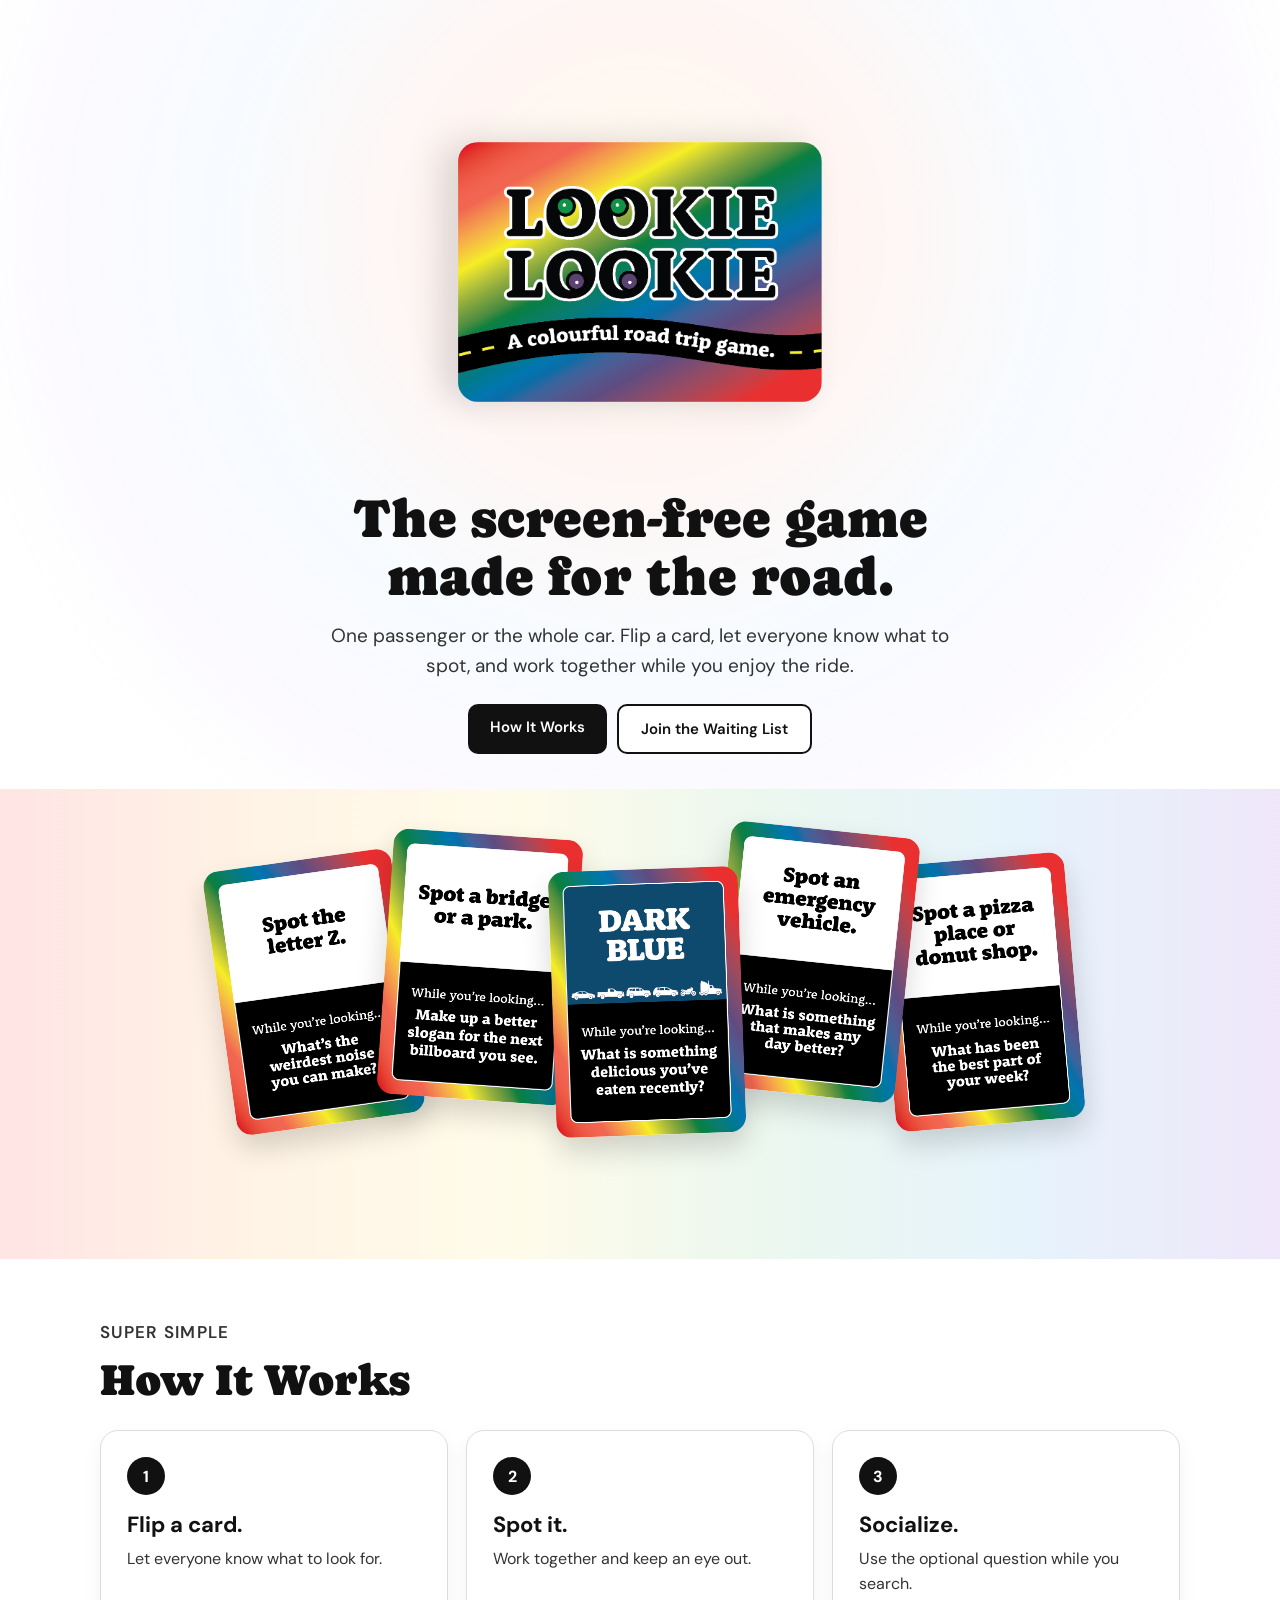
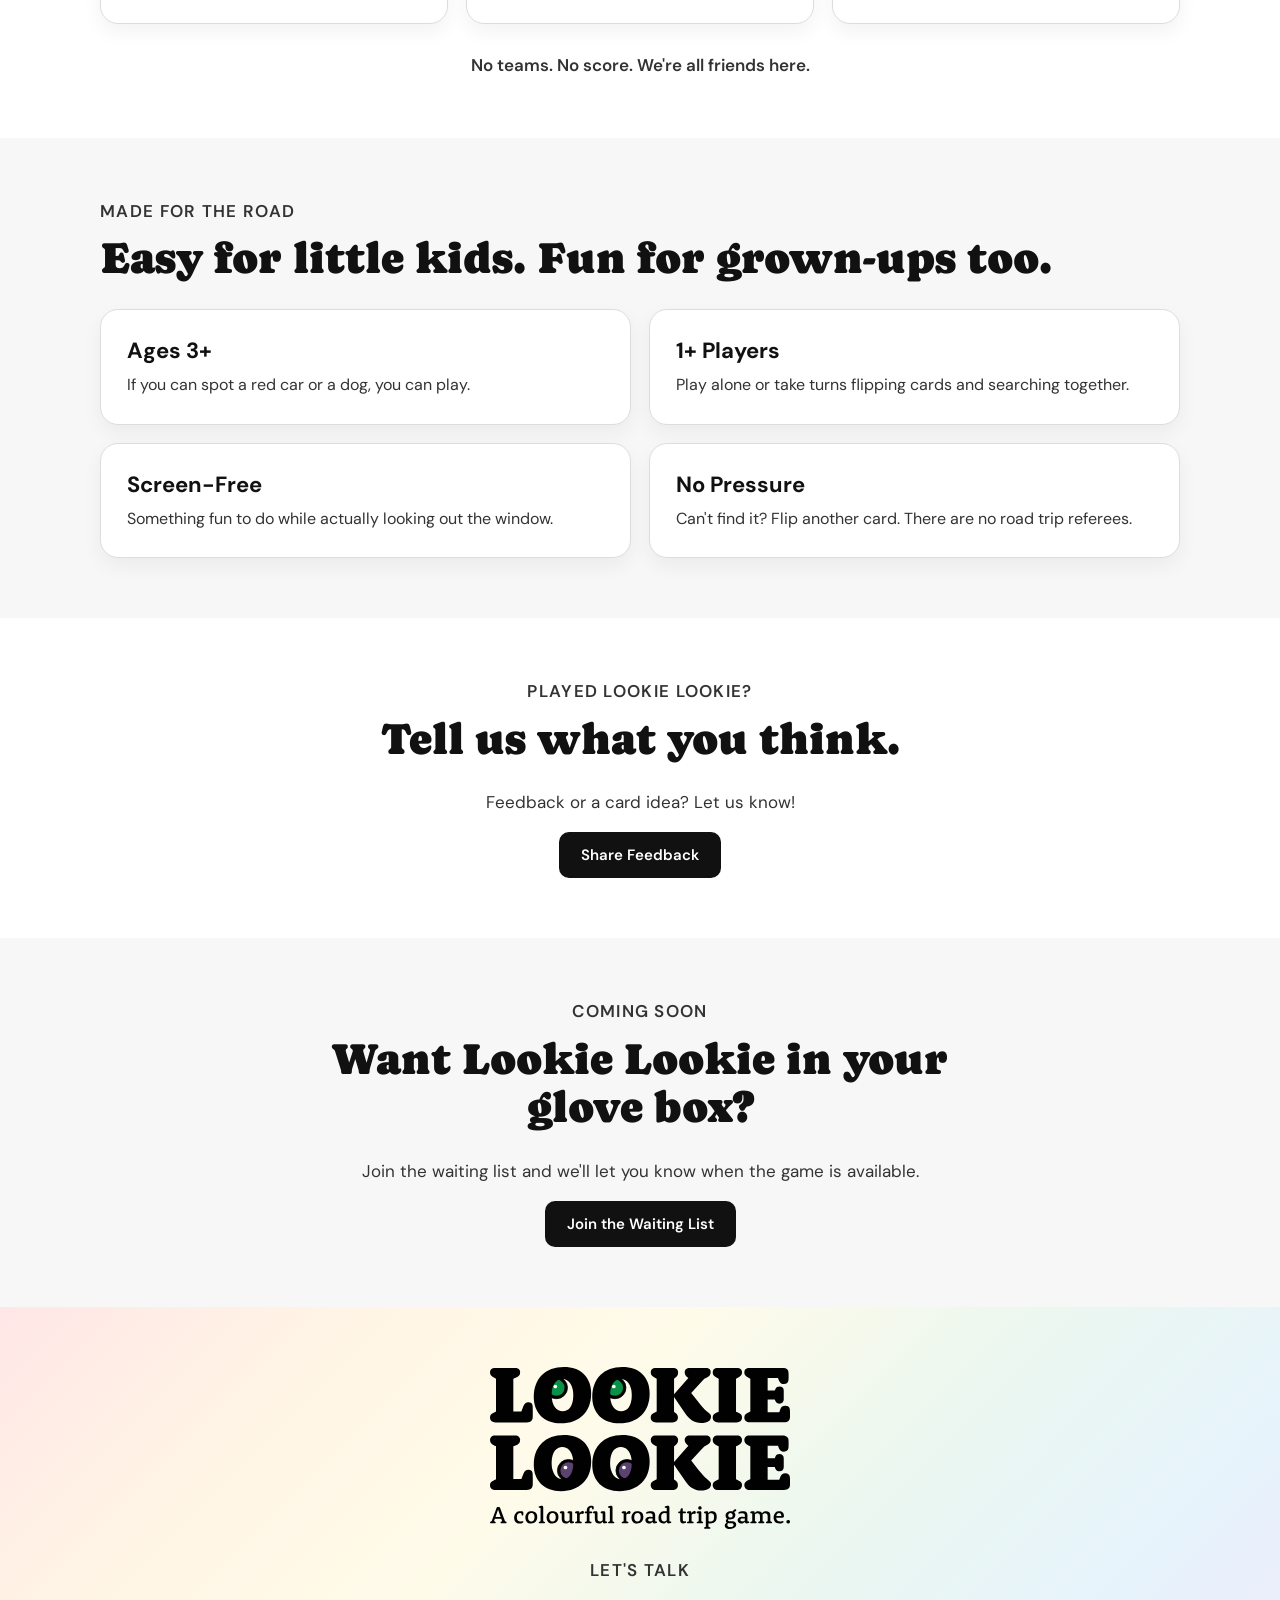
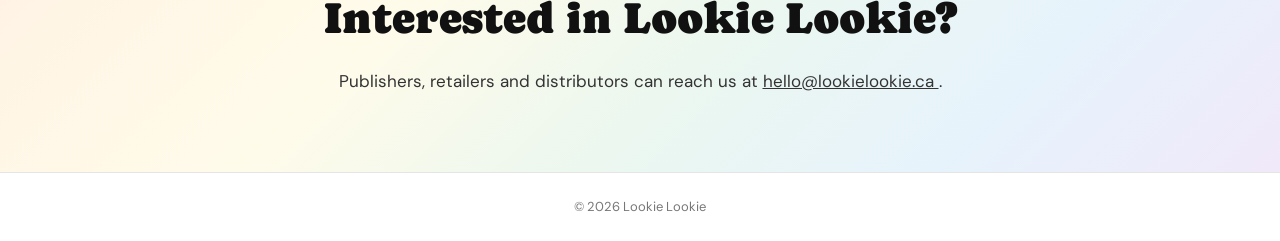
==== index.html @ 5026bc10 "Update index.html" ====
<!DOCTYPE html>
<html lang="en">
<head>
  <meta charset="UTF-8">
  <meta name="viewport" content="width=device-width, initial-scale=1.0">

  <title>Lookie Lookie | A Colourful Road Trip Game</title>

  <meta
    name="description"
    content="Lookie Lookie is a simple, screen-free road trip game for ages 3+."
  >

  <link rel="preconnect" href="https://fonts.googleapis.com">
  <link rel="preconnect" href="https://fonts.gstatic.com" crossorigin>

  <link
    href="https://fonts.googleapis.com/css2?family=Caprasimo&family=DM+Sans:wght@400;500;600;700&display=swap"
    rel="stylesheet"
  >

  <link rel="stylesheet" href="style.css">
</head>

<body>

  <header class="hero">
    <div class="wrap hero-inner">

      <img
        src="back.png"
        alt="Lookie Lookie card back"
        class="hero-card"
      >

      <h1>The screen-free game made for the road.</h1>

      <p class="hero-copy">
        One passenger or the whole car. Flip a card, let everyone know what to spot,
        and work together while you enjoy the ride.
      </p>

      <div class="hero-actions">

        <a class="button button-dark" href="#how">
          How It Works
        </a>

        <a
          class="button button-light"
          href="https://forms.gle/H3FiRuhJKGvZKPXJA"
          target="_blank"
          rel="noopener"
        >
          Join the Waiting List
        </a>

      </div>

    </div>
  </header>


  <main>

    <section class="cards-section">
      <div class="wrap">

        <div class="card-row">

          <img src="1.png" alt="Lookie Lookie card" class="game-card card-one">
          <img src="2.png" alt="Lookie Lookie card" class="game-card card-two">
          <img src="3.png" alt="Lookie Lookie card" class="game-card card-three">
          <img src="4.png" alt="Lookie Lookie card" class="game-card card-four">
          <img src="5.png" alt="Lookie Lookie card" class="game-card card-five">

        </div>

        <p class="swipe-hint">&lt; SWIPE &gt;</p>

      </div>
    </section>


    <section id="how" class="section">
      <div class="wrap">

        <p class="section-label">Super simple</p>

        <h2>How It Works</h2>

        <div class="steps">

          <div class="info-card">
            <div class="step-number">1</div>
            <h3>Flip a card.</h3>
            <p>Let everyone know what to look for.</p>
          </div>

          <div class="info-card">
            <div class="step-number">2</div>
            <h3>Spot it.</h3>
            <p>Work together and keep an eye out.</p>
          </div>

          <div class="info-card">
            <div class="step-number">3</div>
            <h3>Socialize.</h3>
            <p>Use the optional question while you search.</p>
          </div>

        </div>

        <p class="friends-line">
          No teams. No score. We're all friends here.
        </p>

      </div>
    </section>


    <section class="section section-grey">
      <div class="wrap">

        <p class="section-label">Made for the road</p>

        <h2>Easy for little kids. Fun for grown-ups too.</h2>

        <div class="features">

          <div class="info-card">
            <h3>Ages 3+</h3>
            <p>If you can spot a red car or a dog, you can play.</p>
          </div>

          <div class="info-card">
            <h3>1+ Players</h3>
            <p>Play alone or take turns flipping cards and searching together.</p>
          </div>

          <div class="info-card">
            <h3>Screen-Free</h3>
            <p>Something fun to do while actually looking out the window.</p>
          </div>

          <div class="info-card">
            <h3>No Pressure</h3>
            <p>Can't find it? Flip another card. There are no road trip referees.</p>
          </div>

        </div>

      </div>
    </section>


    <section class="section centred">
      <div class="wrap narrow">

        <p class="section-label">Played Lookie Lookie?</p>

        <h2>Tell us what you think.</h2>

        <p>
          Feedback or a card idea? Let us know!
        </p>

        <a
          class="button button-dark"
          href="https://forms.gle/nzdw8i3aycYnb6HE8"
          target="_blank"
          rel="noopener"
        >
          Share Feedback
        </a>

      </div>
    </section>


    <section class="section section-grey centred">
      <div class="wrap narrow">

        <p class="section-label">Coming soon</p>

        <h2>Want Lookie Lookie in your glove box?</h2>

        <p>
          Join the waiting list and we'll let you know when the game is available.
        </p>

        <a
          class="button button-dark"
          href="https://forms.gle/H3FiRuhJKGvZKPXJA"
          target="_blank"
          rel="noopener"
        >
          Join the Waiting List
        </a>

      </div>
    </section>


    <section class="section centred business-section">
      <div class="wrap narrow">

        <img
          src="logo_withtagline.svg"
          alt="Lookie Lookie - A Colourful Road Trip Game"
          class="contact-logo"
        >

        <p class="section-label">Let's talk</p>

        <h2>Interested in Lookie Lookie?</h2>

        <p>
          Publishers, retailers and distributors can reach us at
          <a href="mailto:hello@lookielookie.ca">
            hello@lookielookie.ca
          </a>.
        </p>

      </div>
    </section>

  </main>


  <footer>
    <div class="wrap footer-simple">
      <p>© <span id="year"></span> Lookie Lookie</p>
    </div>
  </footer>


  <script>
    document.getElementById("year").textContent = new Date().getFullYear();

    window.addEventListener("load", function () {
      if (window.innerWidth <= 750) {
        const row = document.querySelector(".card-row");
        const cards = document.querySelectorAll(".game-card");
        const middleCard = cards[2];

        if (row && middleCard) {
          row.scrollLeft =
            middleCard.offsetLeft -
            (row.clientWidth / 2) +
            (middleCard.clientWidth / 2);
        }
      }
    });
  </script>

</body>
</html>
---- style.css ----
* {
  box-sizing: border-box;
}

html {
  scroll-behavior: smooth;
}

body {
  margin: 0;
  font-family: "DM Sans", Arial, sans-serif;
  color: #111;
  background: #fff;
}

img {
  display: block;
  max-width: 100%;
}

a {
  color: inherit;
}

.wrap {
  width: min(1080px, calc(100% - 40px));
  margin: 0 auto;
}

.narrow {
  max-width: 680px;
}

.centred {
  text-align: center;
}

h1,
h2 {
  font-family: "Caprasimo", Georgia, serif;
  font-weight: 400;
}

h3 {
  margin: 0;
  font-size: 22px;
  font-weight: 700;
}

p {
  line-height: 1.55;
}


/* HERO */

.hero {
  padding: 35px 0 35px;
  text-align: center;
  background:
    radial-gradient(
      circle at 50% 30%,
      rgba(255, 220, 80, .10),
      rgba(255, 120, 80, .07) 25%,
      rgba(120, 190, 255, .06) 50%,
      rgba(170, 120, 255, .04) 70%,
      transparent 82%
    ),
    #fff;
}

.hero-inner {
  max-width: 900px;
}

.hero-card {
  width: 260px;
  margin: 55px auto 35px;
  border-radius: 20px;
  box-shadow: 0 16px 35px rgba(0, 0, 0, .14);
  transform: rotate(90deg);
}

.hero h1 {
  max-width: 720px;
  margin: 0 auto 16px;
  font-size: clamp(36px, 5vw, 54px);
  line-height: 1.08;
}

.hero-copy {
  max-width: 650px;
  margin: 0 auto 24px;
  font-size: 19px;
  color: #333;
}

.hero-actions {
  display: flex;
  justify-content: center;
  gap: 10px;
  flex-wrap: wrap;
}


/* BUTTONS */

.button {
  display: inline-block;
  padding: 13px 22px;
  border-radius: 10px;
  text-decoration: none;
  font-size: 15px;
  font-weight: 600;
}

.button-dark {
  background: #111;
  color: #fff;
}

.button-light {
  background: #fff;
  color: #111;
  border: 2px solid #111;
}


/* CARD DISPLAY */

.cards-section {
  padding: 25px 0 55px;
  overflow: hidden;
  background: linear-gradient(
    90deg,
    rgba(255, 90, 90, .16) 0%,
    rgba(255, 175, 70, .14) 20%,
    rgba(255, 225, 90, .13) 40%,
    rgba(90, 190, 120, .12) 60%,
    rgba(80, 170, 230, .14) 80%,
    rgba(155, 105, 220, .16) 100%
  );
}

.card-row {
  position: relative;
  height: 390px;
  max-width: 980px;
  margin: 0 auto;
}

.game-card {
  position: absolute;
  width: 190px;
  border-radius: 16px;
  box-shadow: 0 14px 28px rgba(0, 0, 0, .16);
}

.card-one {
  left: 7%;
  top: 45px;
  transform: rotate(-8deg);
}

.card-two {
  left: 24%;
  top: 20px;
  transform: rotate(4deg);
}

.card-three {
  left: 41%;
  top: 55px;
  transform: rotate(-2deg);
  z-index: 3;
}

.card-four {
  left: 58%;
  top: 15px;
  transform: rotate(6deg);
  z-index: 2;
}

.card-five {
  left: 75%;
  top: 45px;
  transform: rotate(-5deg);
}

.swipe-hint {
  display: none;
}


/* GENERAL SECTIONS */

.section {
  padding: 60px 0;
}

.section-grey {
  background: #f7f7f7;
}

.section-label {
  margin: 0 0 10px;
  font-size: 13px;
  font-weight: 600;
  text-transform: uppercase;
  letter-spacing: 1.3px;
  color: #777;
}

.section h2 {
  margin: 0 0 26px;
  font-size: clamp(30px, 4vw, 44px);
  line-height: 1.1;
}

.section > .wrap > p,
.narrow > p {
  font-size: 17px;
  color: #333;
}

.business-section {
  background: linear-gradient(
    135deg,
    rgba(255, 90, 90, .15) 0%,
    rgba(255, 180, 70, .14) 20%,
    rgba(255, 225, 90, .13) 40%,
    rgba(95, 190, 125, .12) 60%,
    rgba(80, 170, 230, .14) 80%,
    rgba(155, 105, 220, .15) 100%
  );
}

/* HOW IT WORKS */

.steps {
  display: grid;
  grid-template-columns: repeat(3, 1fr);
  gap: 18px;
}

.features {
  display: grid;
  grid-template-columns: repeat(2, 1fr);
  gap: 18px;
}

.info-card {
  padding: 26px;
  background: #fff;
  border: 1px solid #ddd;
  border-radius: 18px;
  box-shadow: 0 8px 20px rgba(0, 0, 0, .05);
}

.info-card p {
  margin: 8px 0 0;
  font-size: 16px;
  color: #333;
}

.step-number {
  display: flex;
  align-items: center;
  justify-content: center;
  width: 38px;
  height: 38px;
  margin-bottom: 15px;
  border-radius: 50%;
  background: #111;
  color: #fff;
  font-weight: 700;
}

.friends-line {
  margin: 28px 0 0;
  text-align: center;
  font-weight: 600;
  color: #111;
}


/* CONTACT */

.contact-logo {
  width: min(300px, 80%);
  margin: 0 auto 28px;
}


/* FOOTER */

footer {
  padding: 24px 0;
  border-top: 1px solid #e5e5e5;
}

.footer-simple {
  text-align: center;
}

.footer-simple p {
  margin: 0;
  font-size: 13px;
  color: #777;
}


/* MOBILE */

@media (max-width: 750px) {

  .wrap {
    width: min(100% - 28px, 1080px);
  }

  .hero {
    padding-top: 15px;
  }

  .hero-card {
    width: 220px;
    margin: 45px auto 30px;
    border-radius: 17px;
  }

  .hero h1 {
    font-size: 38px;
  }

  .hero-copy {
    font-size: 17px;
  }

  .section {
    padding: 45px 0;
  }

  .steps,
  .features {
    grid-template-columns: 1fr;
  }

  .cards-section {
    padding: 10px 0 35px;
  }

  .card-row {
    display: flex;
    position: static;
    height: auto;
    gap: 14px;
    overflow-x: auto;
    margin: 0;
    padding: 12px calc(50vw - 95px) 18px;
    scroll-snap-type: x mandatory;
    -webkit-overflow-scrolling: touch;
    scrollbar-width: none;
  }

  .card-row::-webkit-scrollbar {
    display: none;
  }

  .game-card {
    position: static;
    flex: 0 0 190px;
    width: 190px;
    transform: none;
    border-radius: 14px;
    scroll-snap-align: center;
  }

  .swipe-hint {
    display: block;
    margin: 2px 0 0;
    text-align: center;
    font-size: 12px;
    font-weight: 500;
    color: #999;
  }

  .footer-inner {
    flex-direction: column;
    text-align: center;
  }
}
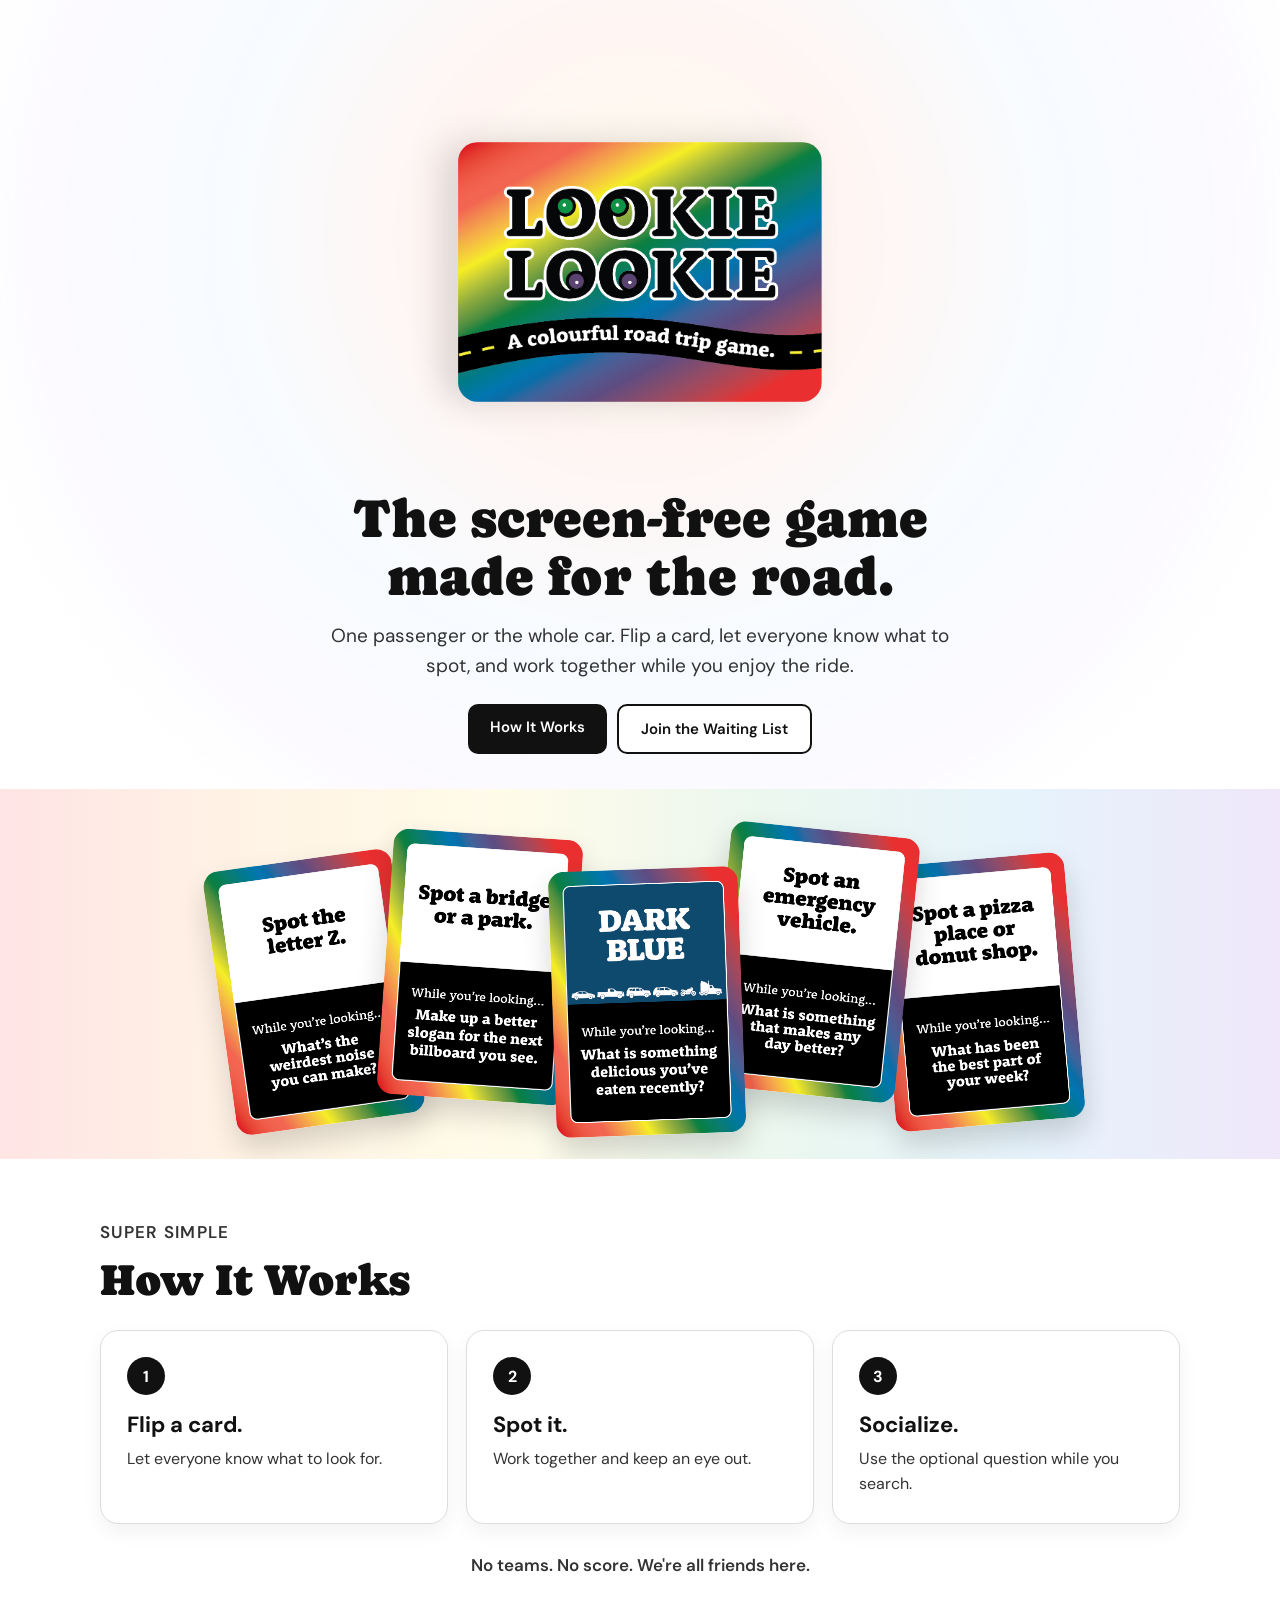
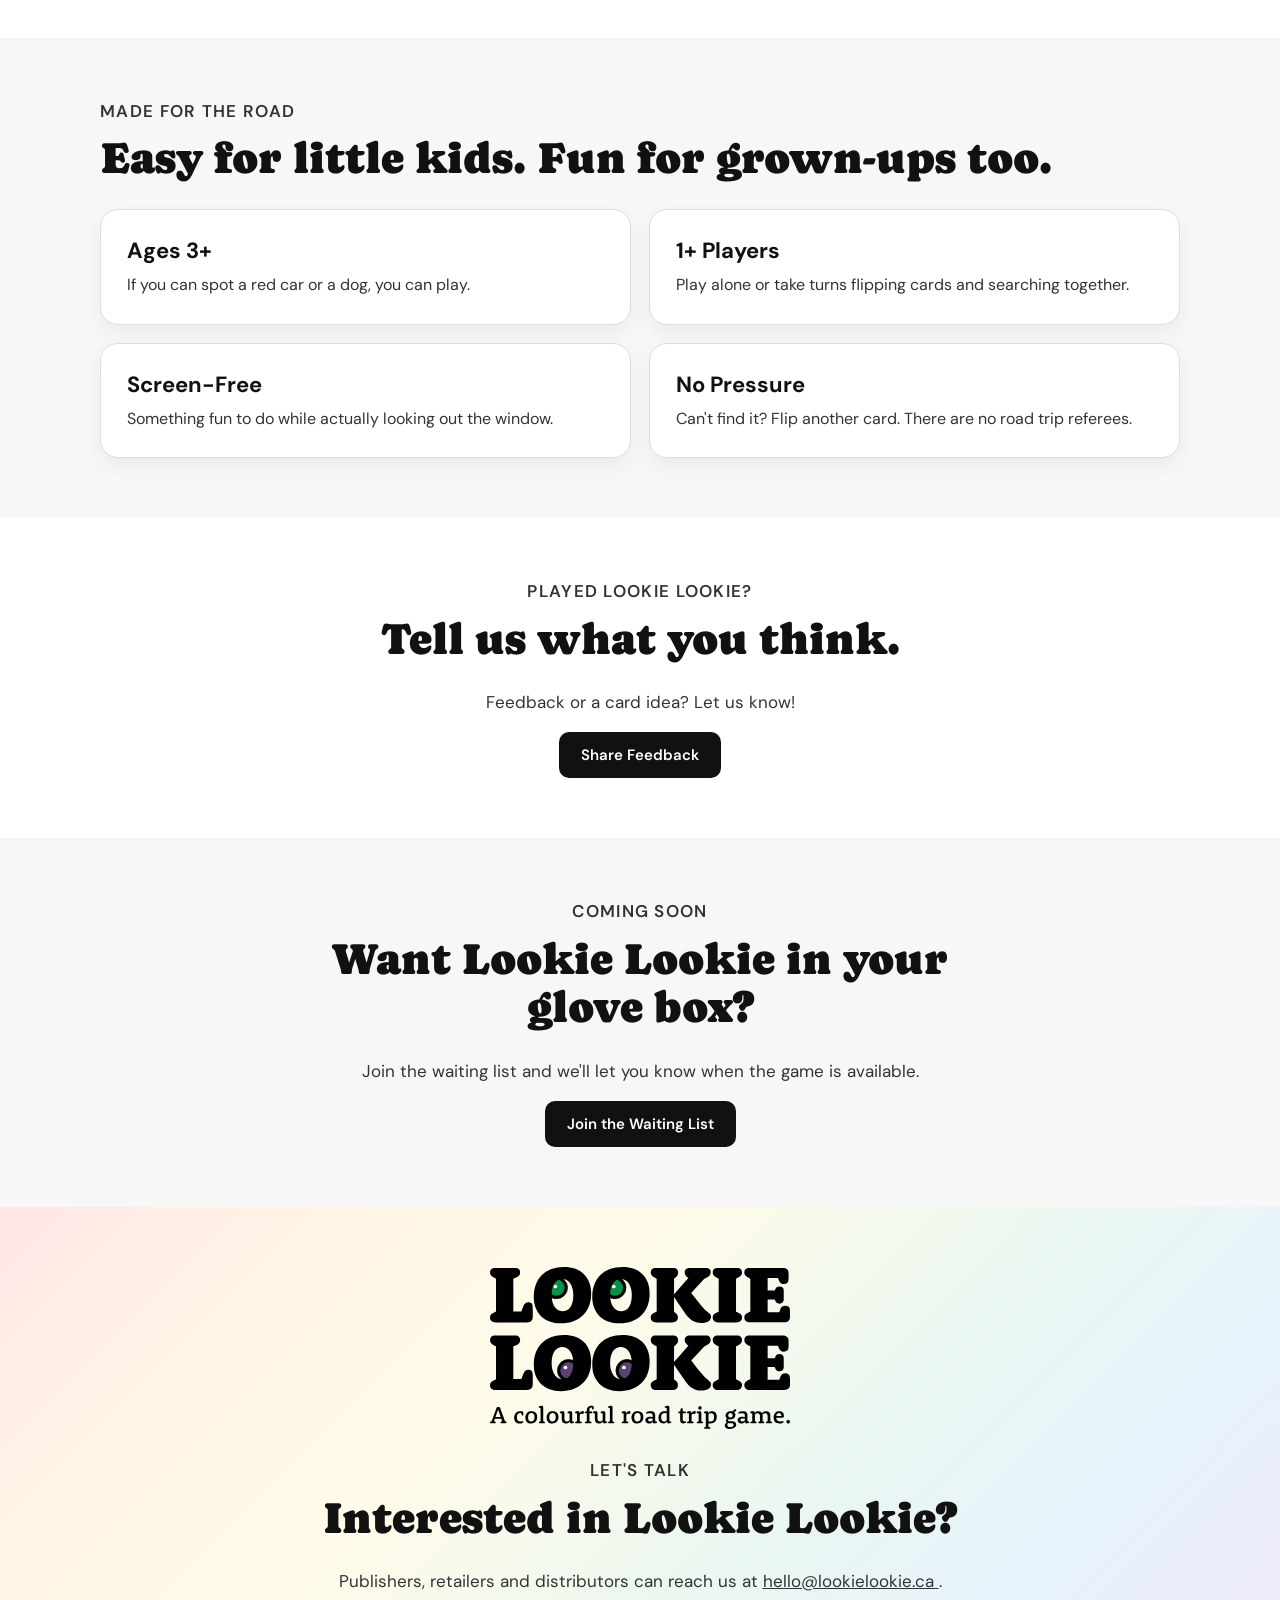
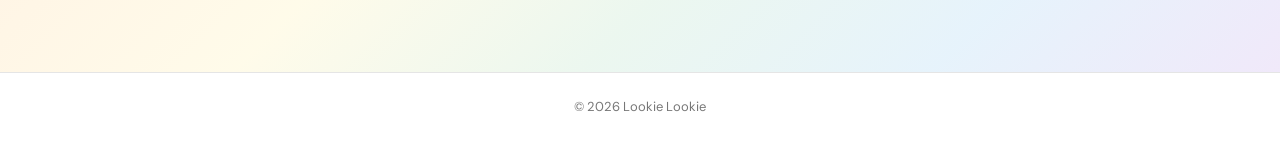
==== commit ca5364a8: "Update index.html" ====
--- a/index.html
+++ b/index.html
@@ -41,7 +41,6 @@
       </p>
 
       <div class="hero-actions">
-
         <a class="button button-dark" href="#how">
           How It Works
         </a>
@@ -54,7 +53,6 @@
         >
           Join the Waiting List
         </a>
-
       </div>
 
     </div>
@@ -67,13 +65,11 @@
       <div class="wrap">
 
         <div class="card-row">
-
           <img src="1.png" alt="Lookie Lookie card" class="game-card card-one">
           <img src="2.png" alt="Lookie Lookie card" class="game-card card-two">
           <img src="3.png" alt="Lookie Lookie card" class="game-card card-three">
           <img src="4.png" alt="Lookie Lookie card" class="game-card card-four">
           <img src="5.png" alt="Lookie Lookie card" class="game-card card-five">
-
         </div>
 
         <p class="swipe-hint">&lt; SWIPE &gt;</p>
@@ -161,9 +157,7 @@
 
         <h2>Tell us what you think.</h2>
 
-        <p>
-          Feedback or a card idea? Let us know!
-        </p>
+        <p>Feedback or a card idea? Let us know!</p>
 
         <a
           class="button button-dark"
--- a/style.css
+++ b/style.css
@@ -55,7 +55,7 @@
 /* HERO */
 
 .hero {
-  padding: 35px 0 35px;
+  padding: 35px 0;
   text-align: center;
   background:
     radial-gradient(
@@ -129,7 +129,7 @@
 /* CARD DISPLAY */
 
 .cards-section {
-  padding: 25px 0 55px;
+  padding: 25px 0 35px;
   overflow: hidden;
   background: linear-gradient(
     90deg,
@@ -144,7 +144,7 @@
 
 .card-row {
   position: relative;
-  height: 390px;
+  height: 310px;
   max-width: 980px;
   margin: 0 auto;
 }
@@ -223,6 +223,9 @@
   font-size: 17px;
   color: #333;
 }
+
+
+/* BUSINESS CTA */
 
 .business-section {
   background: linear-gradient(
@@ -235,6 +238,7 @@
     rgba(155, 105, 220, .15) 100%
   );
 }
+
 
 /* HOW IT WORKS */
 
@@ -381,12 +385,8 @@
     margin: 2px 0 0;
     text-align: center;
     font-size: 12px;
-    font-weight: 500;
-    color: #999;
-  }
-
-  .footer-inner {
-    flex-direction: column;
-    text-align: center;
-  }
-}
+    font-weight: 600;
+    letter-spacing: 1px;
+    color: #888;
+  }
+}
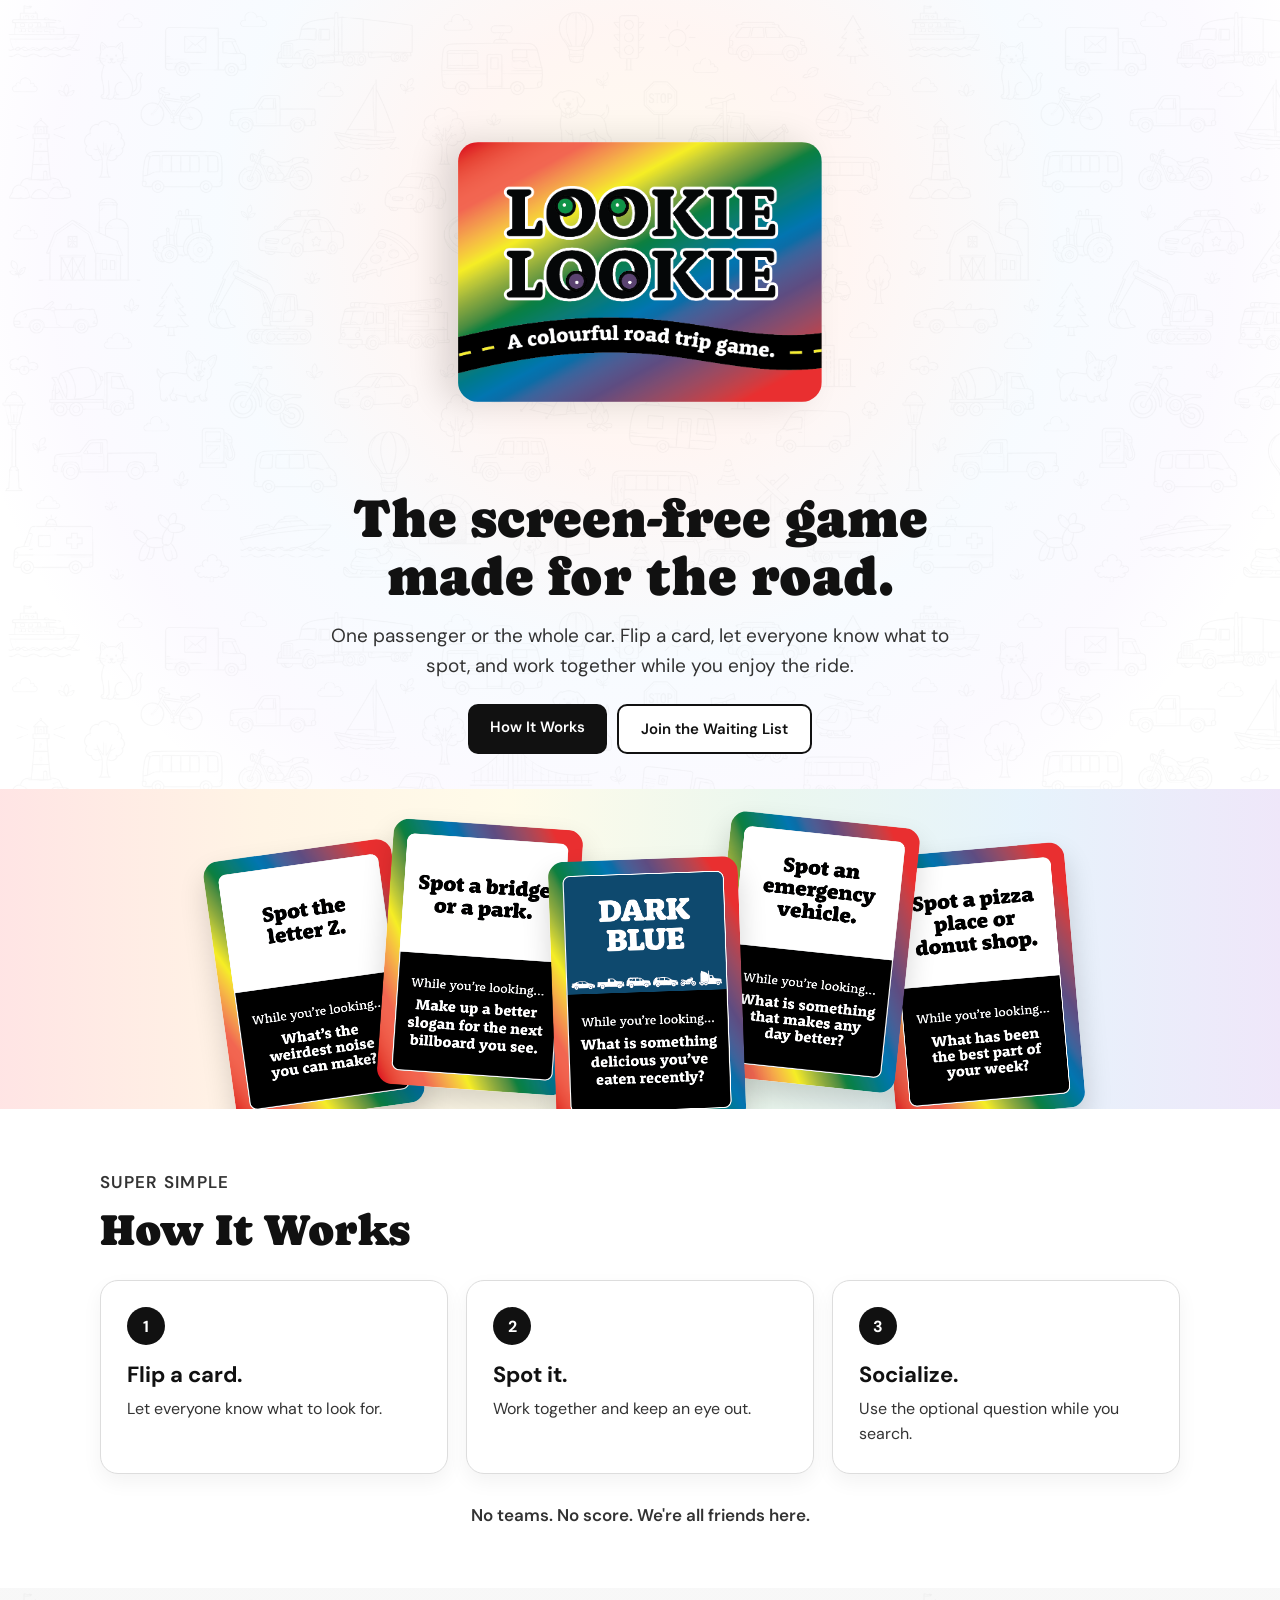
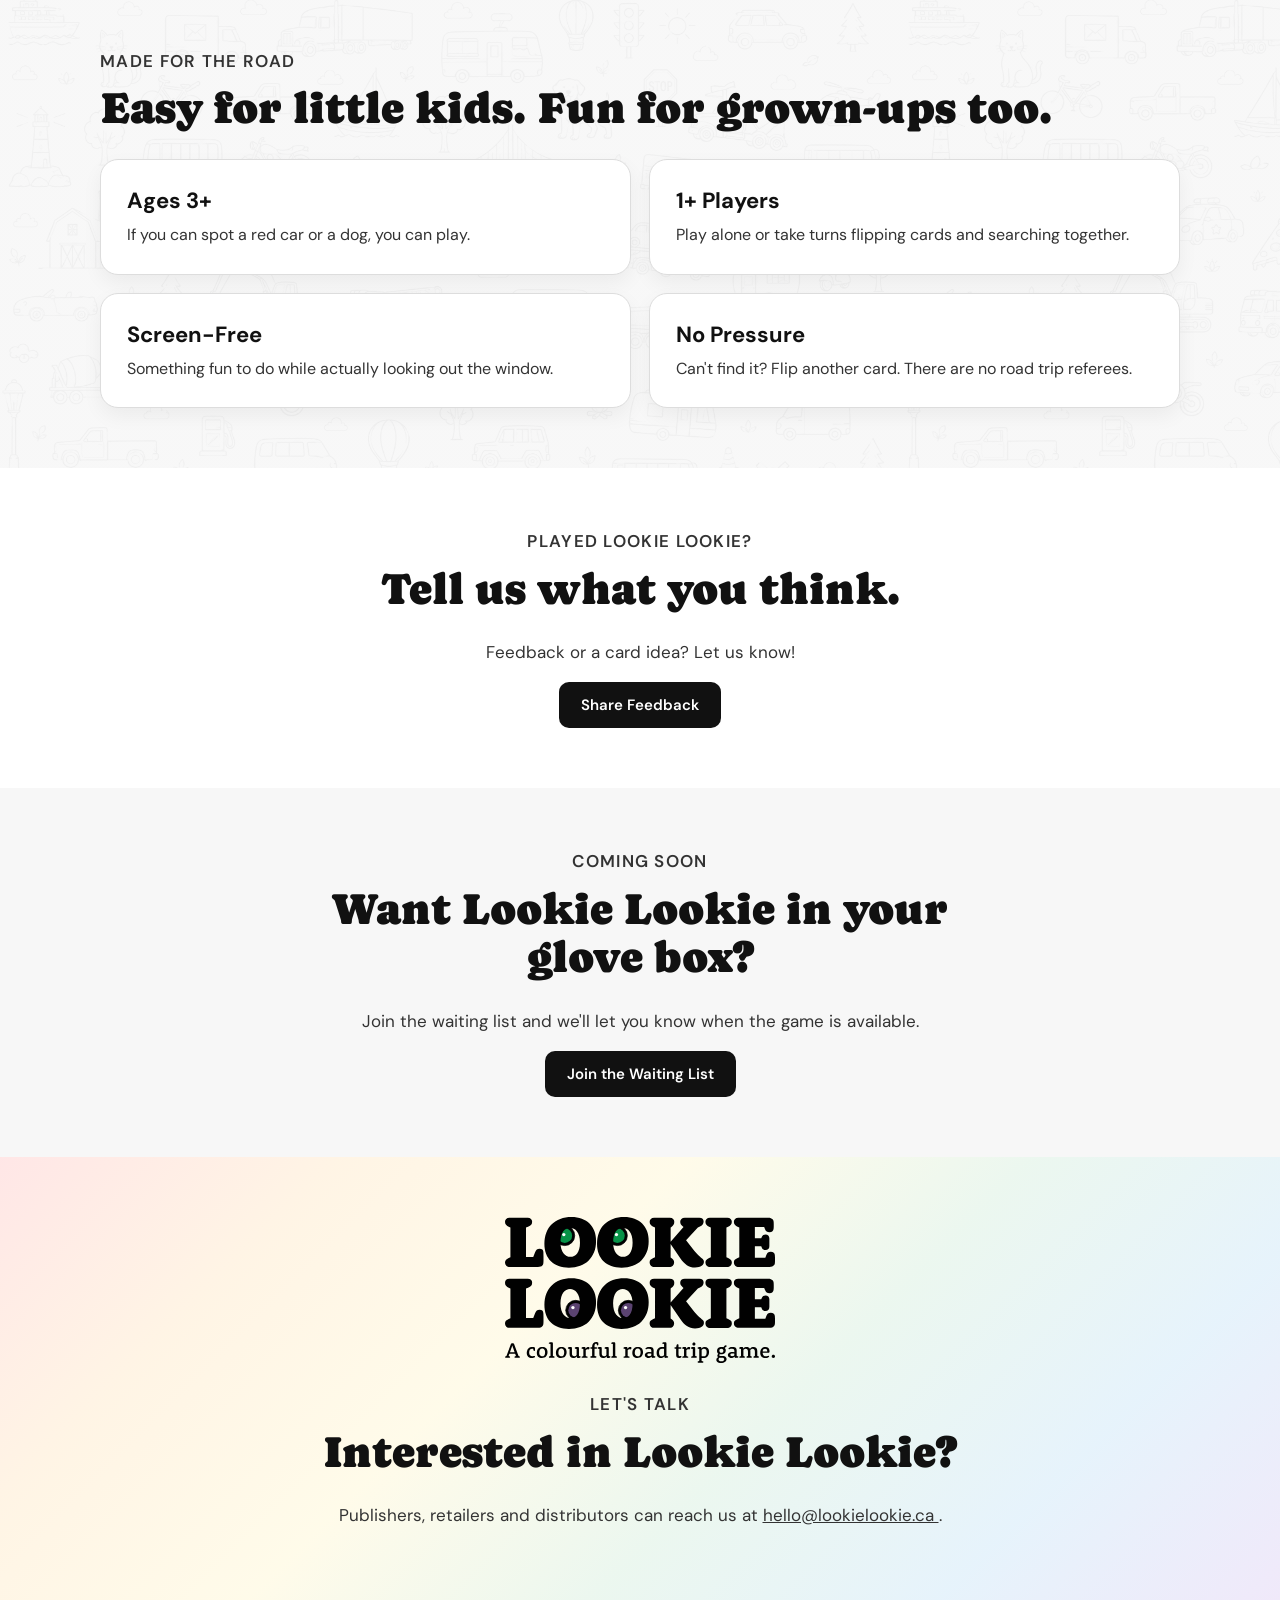
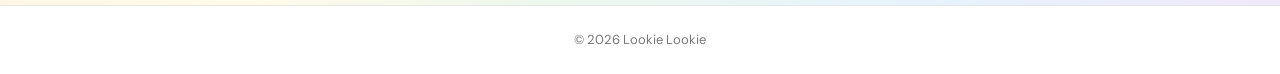
==== commit 236bbdd7: "Update index.html" ====
--- a/index.html
+++ b/index.html
@@ -115,7 +115,7 @@
     </section>
 
 
-    <section class="section section-grey">
+    <section class="section section-grey spot-section">
       <div class="wrap">
 
         <p class="section-label">Made for the road</p>
--- a/style.css
+++ b/style.css
@@ -57,7 +57,8 @@
 .hero {
   padding: 35px 0;
   text-align: center;
-  background:
+
+  background-image:
     radial-gradient(
       circle at 50% 30%,
       rgba(255, 220, 80, .10),
@@ -66,7 +67,21 @@
       rgba(170, 120, 255, .04) 70%,
       transparent 82%
     ),
-    #fff;
+    linear-gradient(
+      rgba(255, 255, 255, .92),
+      rgba(255, 255, 255, .92)
+    ),
+    url("background.png");
+
+  background-size:
+    auto,
+    auto,
+    900px auto;
+
+  background-repeat:
+    no-repeat,
+    repeat,
+    repeat;
 }
 
 .hero-inner {
@@ -129,8 +144,9 @@
 /* CARD DISPLAY */
 
 .cards-section {
-  padding: 25px 0 35px;
+  padding: 15px 0 20px;
   overflow: hidden;
+
   background: linear-gradient(
     90deg,
     rgba(255, 90, 90, .16) 0%,
@@ -144,7 +160,7 @@
 
 .card-row {
   position: relative;
-  height: 310px;
+  height: 285px;
   max-width: 980px;
   margin: 0 auto;
 }
@@ -222,6 +238,26 @@
 .narrow > p {
   font-size: 17px;
   color: #333;
+}
+
+
+/* SPOT BACKGROUND SECTION */
+
+.spot-section {
+  background-image:
+    linear-gradient(
+      rgba(247, 247, 247, .92),
+      rgba(247, 247, 247, .92)
+    ),
+    url("background.png");
+
+  background-size:
+    auto,
+    900px auto;
+
+  background-repeat:
+    repeat,
+    repeat;
 }
 
 
@@ -292,7 +328,7 @@
 /* CONTACT */
 
 .contact-logo {
-  width: min(300px, 80%);
+  width: min(270px, 75%);
   margin: 0 auto 28px;
 }
 
@@ -325,6 +361,11 @@
 
   .hero {
     padding-top: 15px;
+
+    background-size:
+      auto,
+      auto,
+      700px auto;
   }
 
   .hero-card {
@@ -362,6 +403,7 @@
     overflow-x: auto;
     margin: 0;
     padding: 12px calc(50vw - 95px) 18px;
+
     scroll-snap-type: x mandatory;
     -webkit-overflow-scrolling: touch;
     scrollbar-width: none;
@@ -389,4 +431,11 @@
     letter-spacing: 1px;
     color: #888;
   }
-}
+
+  .spot-section {
+    background-size:
+      auto,
+      700px auto;
+  }
+
+}
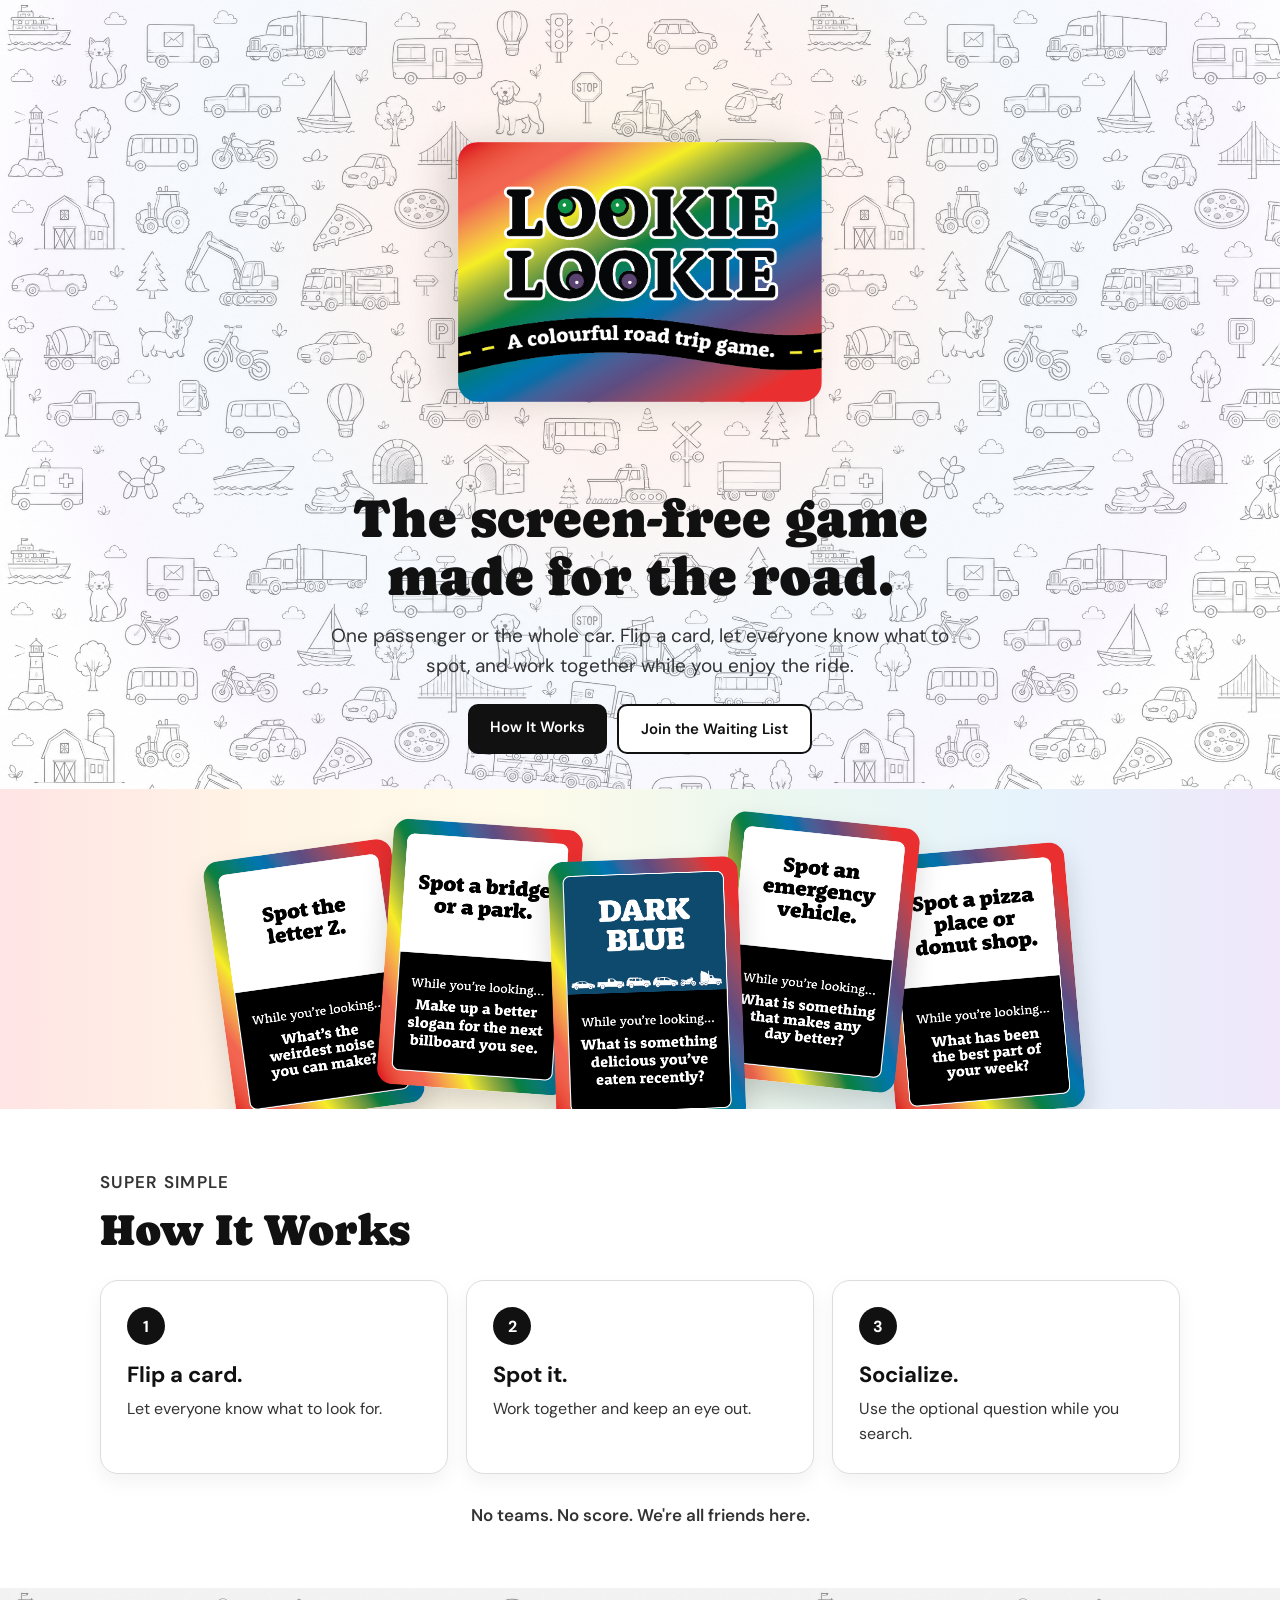
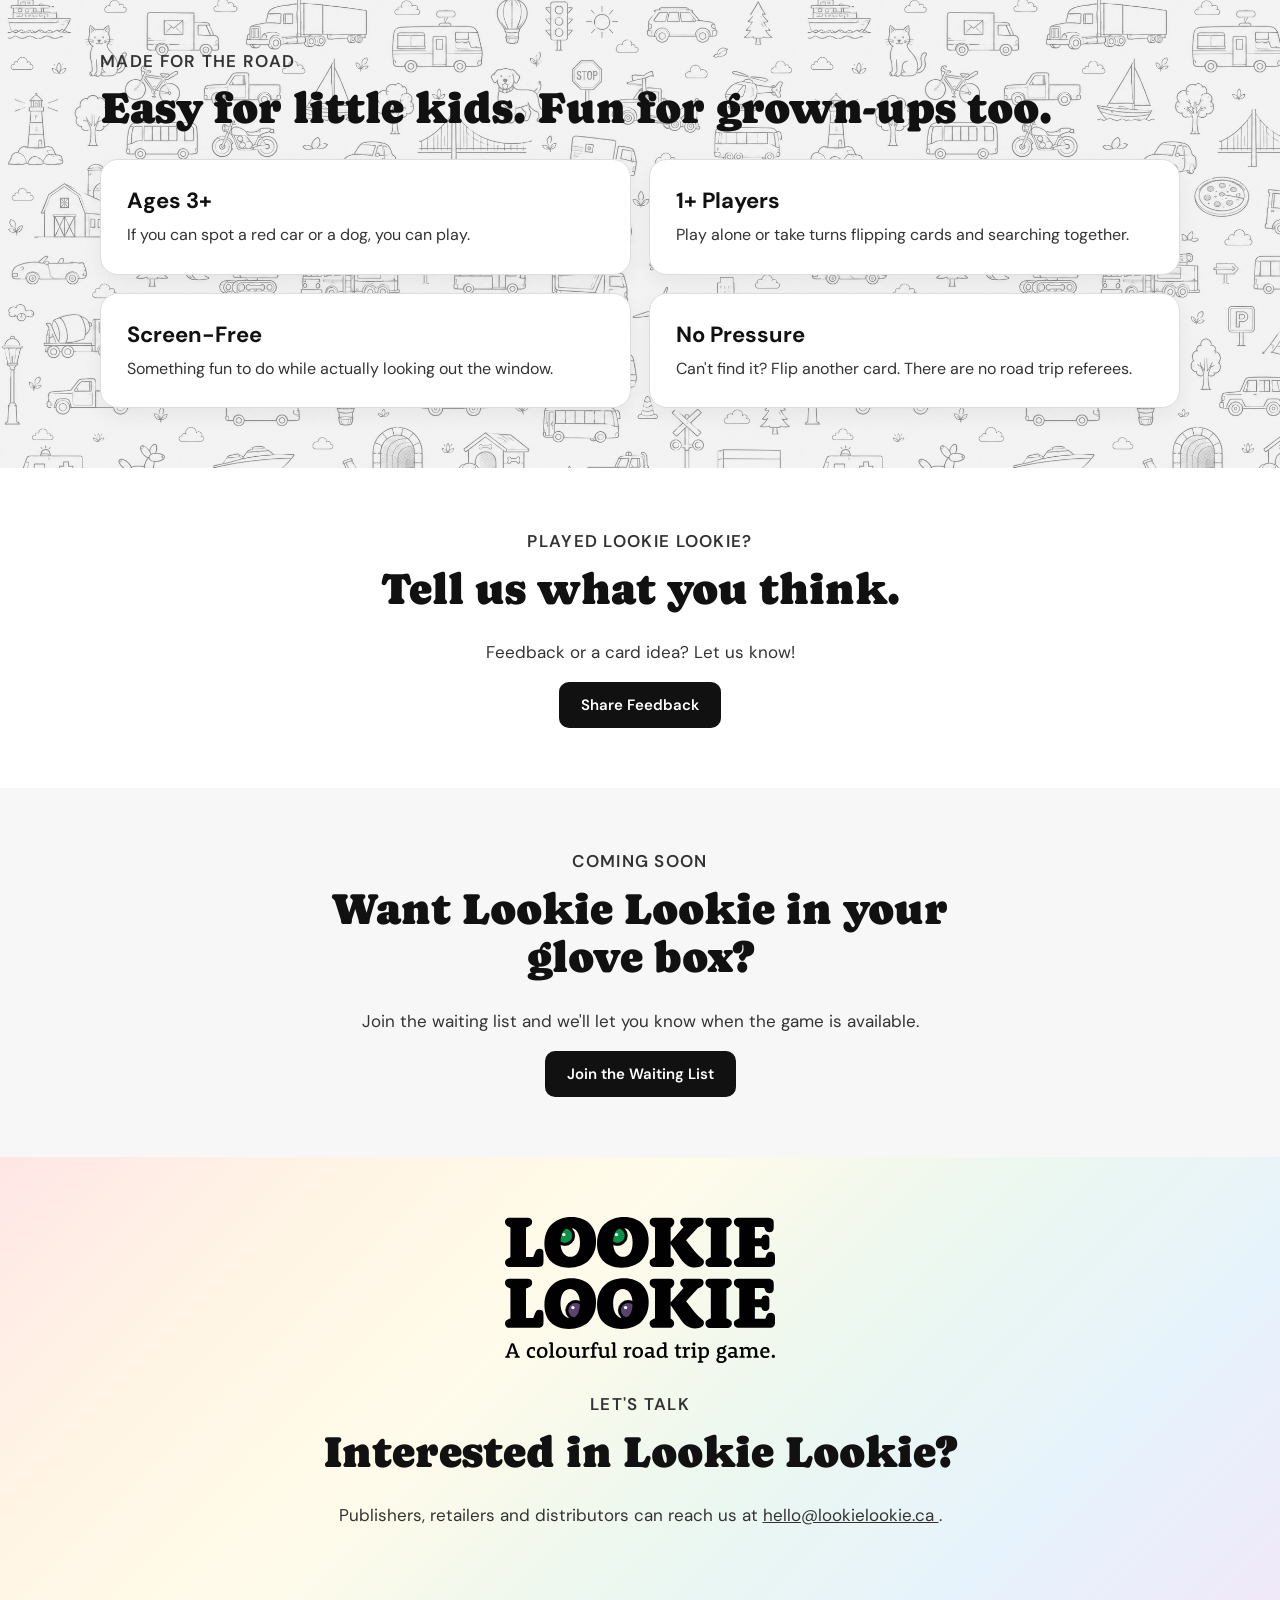
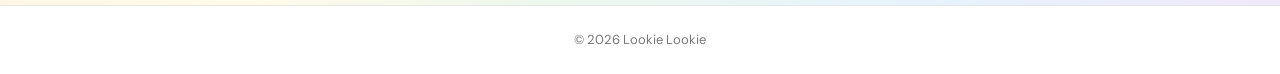
==== commit 440a7e90: "Update index.html" ====
--- a/index.html
+++ b/index.html
@@ -1,15 +1,21 @@
 <!DOCTYPE html>
 <html lang="en">
 <head>
-  <meta charset="UTF-8">
-  <meta name="viewport" content="width=device-width, initial-scale=1.0">
-
-  <title>Lookie Lookie | A Colourful Road Trip Game</title>
-
   <meta
-    name="description"
-    content="Lookie Lookie is a simple, screen-free road trip game for ages 3+."
-  >
+  name="description"
+  content="Lookie Lookie is a simple, screen-free road trip game for ages 3+."
+>
+
+<meta property="og:title" content="Lookie Lookie | A Colourful Road Trip Game">
+<meta property="og:description" content="A simple, screen-free road trip game for ages 3+.">
+<meta property="og:image" content="https://greetings-earthling.github.io/lookielookie/share_lookielookie_1200x630.jpg">
+<meta property="og:url" content="https://greetings-earthling.github.io/lookielookie/">
+<meta property="og:type" content="website">
+
+<meta name="twitter:card" content="summary_large_image">
+<meta name="twitter:title" content="Lookie Lookie | A Colourful Road Trip Game">
+<meta name="twitter:description" content="A simple, screen-free road trip game for ages 3+.">
+<meta name="twitter:image" content="https://greetings-earthling.github.io/lookielookie/share_lookielookie_1200x630.jpg">
 
   <link rel="preconnect" href="https://fonts.googleapis.com">
   <link rel="preconnect" href="https://fonts.gstatic.com" crossorigin>
--- a/style.css
+++ b/style.css
@@ -61,27 +61,24 @@
   background-image:
     radial-gradient(
       circle at 50% 30%,
-      rgba(255, 220, 80, .10),
-      rgba(255, 120, 80, .07) 25%,
-      rgba(120, 190, 255, .06) 50%,
-      rgba(170, 120, 255, .04) 70%,
+      rgba(255, 220, 80, .12),
+      rgba(255, 120, 80, .08) 25%,
+      rgba(120, 190, 255, .07) 50%,
+      rgba(170, 120, 255, .05) 70%,
       transparent 82%
     ),
-    linear-gradient(
-      rgba(255, 255, 255, .92),
-      rgba(255, 255, 255, .92)
-    ),
     url("background.png");
 
   background-size:
     auto,
-    auto,
-    900px auto;
+    800px auto;
 
   background-repeat:
     no-repeat,
-    repeat,
     repeat;
+
+  background-blend-mode:
+    multiply;
 }
 
 .hero-inner {
@@ -246,18 +243,21 @@
 .spot-section {
   background-image:
     linear-gradient(
-      rgba(247, 247, 247, .92),
-      rgba(247, 247, 247, .92)
+      rgba(247, 247, 247, .45),
+      rgba(247, 247, 247, .45)
     ),
     url("background.png");
 
   background-size:
     auto,
-    900px auto;
+    800px auto;
 
   background-repeat:
     repeat,
     repeat;
+
+  background-blend-mode:
+    multiply;
 }
 
 
@@ -364,7 +364,6 @@
 
     background-size:
       auto,
-      auto,
       700px auto;
   }
 
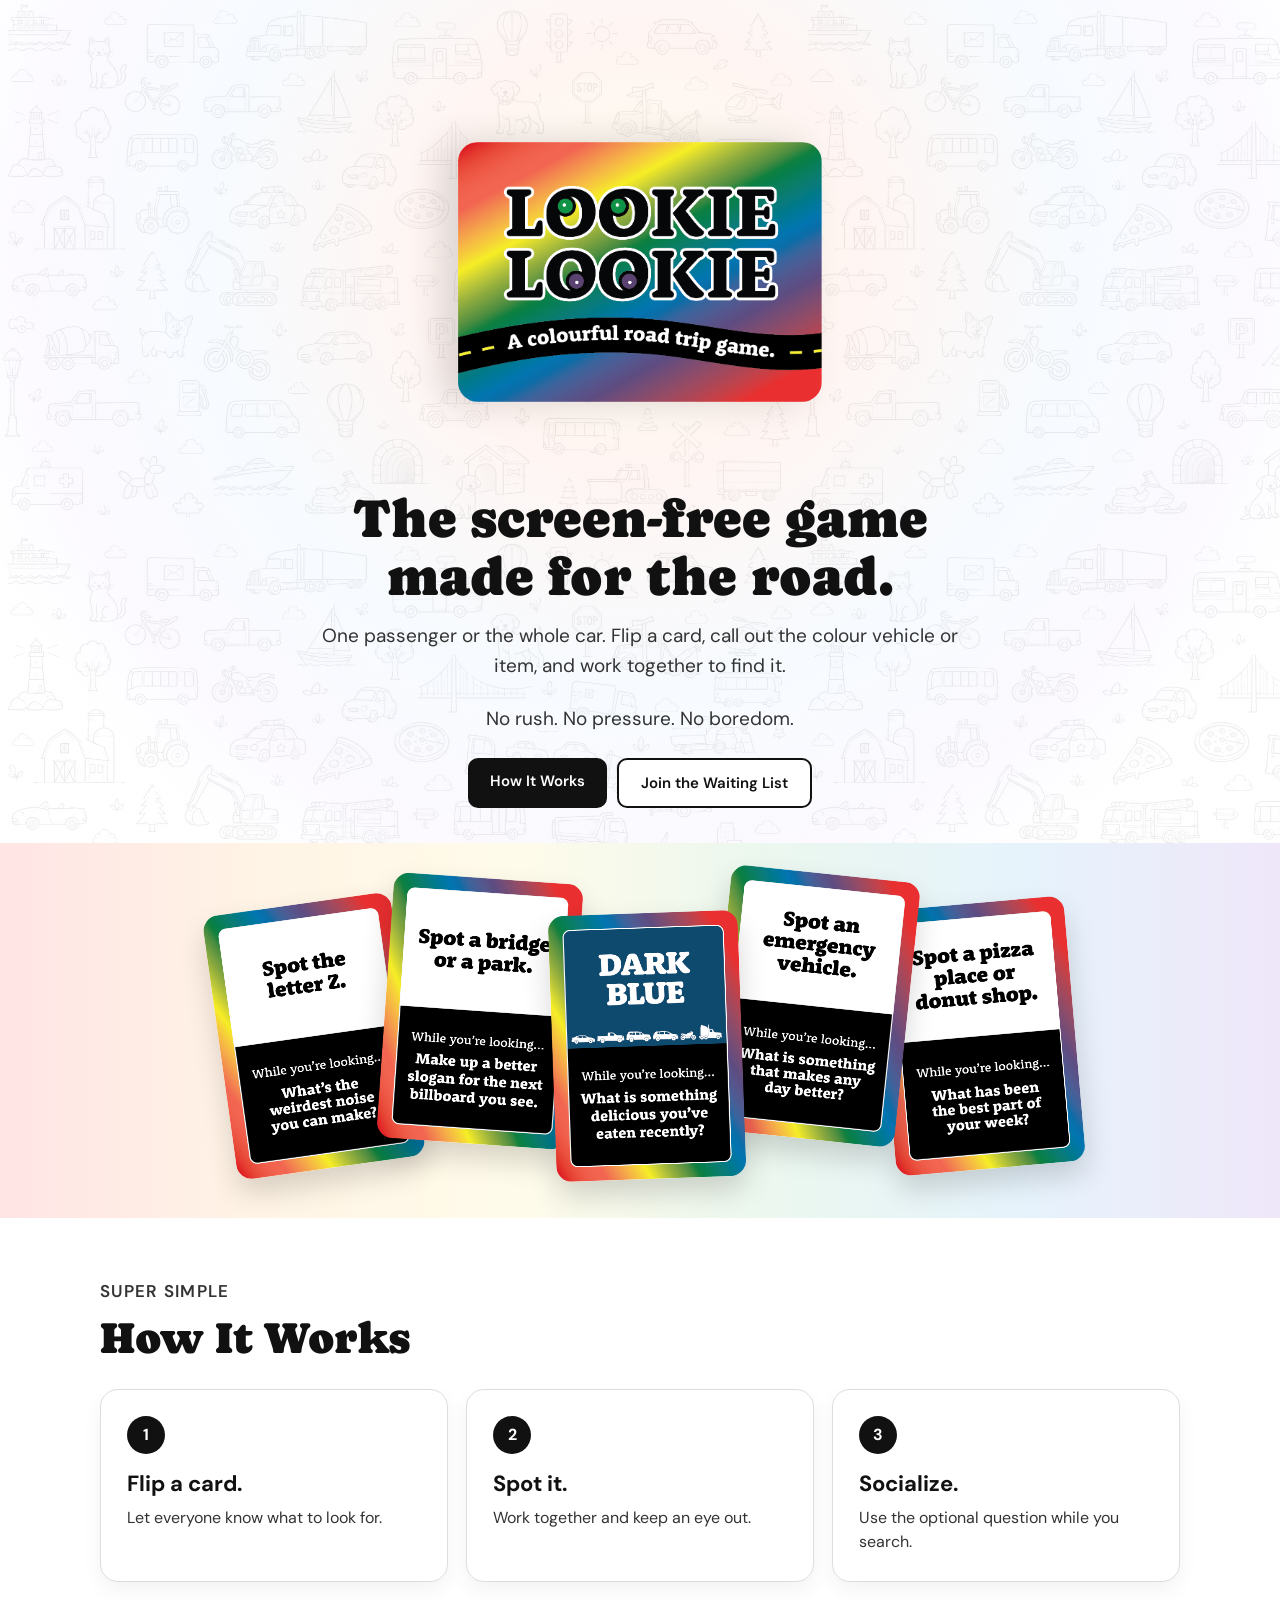
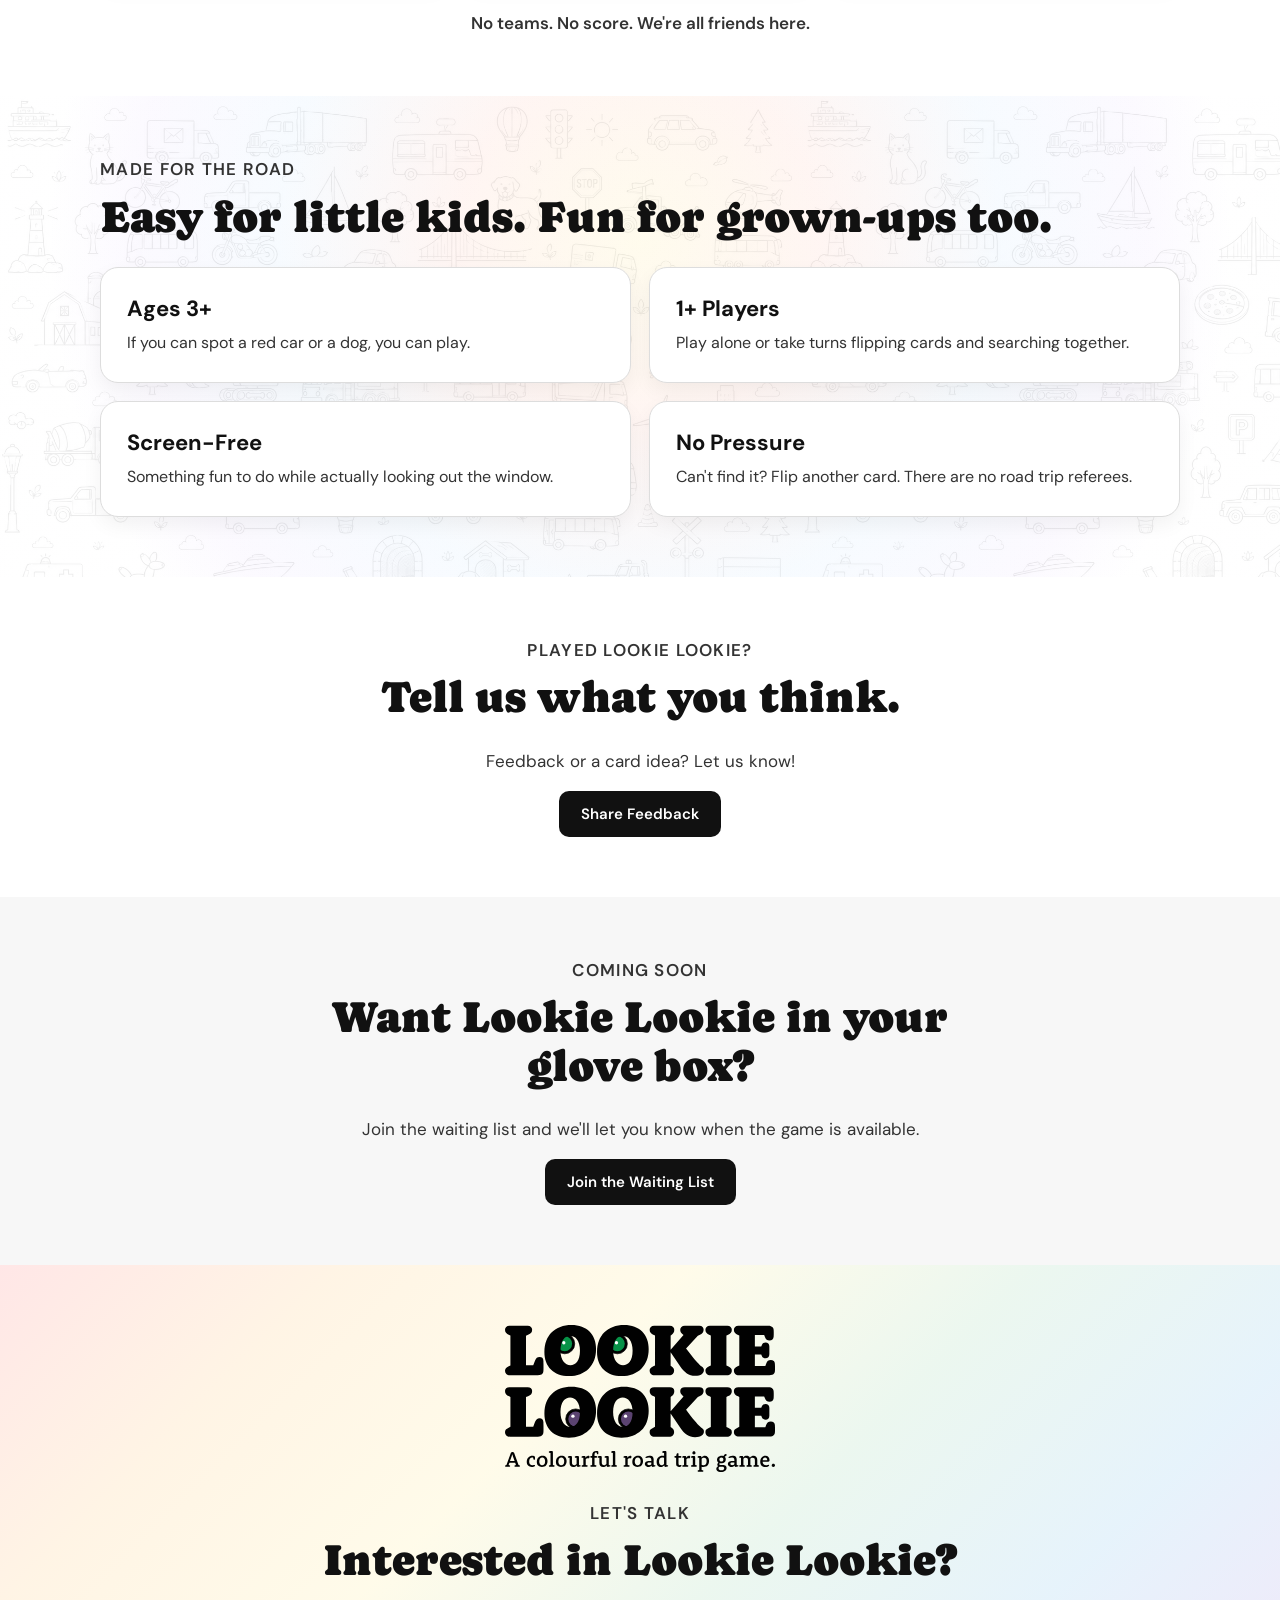
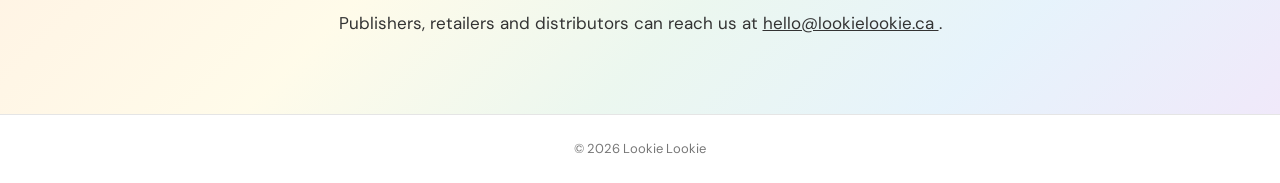
==== commit cdf55a09: "Update index.html" ====
--- a/index.html
+++ b/index.html
@@ -1,21 +1,27 @@
 <!DOCTYPE html>
 <html lang="en">
+
 <head>
+  <meta charset="UTF-8">
+  <meta name="viewport" content="width=device-width, initial-scale=1.0">
+
+  <title>Lookie Lookie | A Colourful Road Trip Game</title>
+
   <meta
-  name="description"
-  content="Lookie Lookie is a simple, screen-free road trip game for ages 3+."
->
-
-<meta property="og:title" content="Lookie Lookie | A Colourful Road Trip Game">
-<meta property="og:description" content="A simple, screen-free road trip game for ages 3+.">
-<meta property="og:image" content="https://greetings-earthling.github.io/lookielookie/share_lookielookie_1200x630.jpg">
-<meta property="og:url" content="https://greetings-earthling.github.io/lookielookie/">
-<meta property="og:type" content="website">
-
-<meta name="twitter:card" content="summary_large_image">
-<meta name="twitter:title" content="Lookie Lookie | A Colourful Road Trip Game">
-<meta name="twitter:description" content="A simple, screen-free road trip game for ages 3+.">
-<meta name="twitter:image" content="https://greetings-earthling.github.io/lookielookie/share_lookielookie_1200x630.jpg">
+    name="description"
+    content="Lookie Lookie is a simple, screen-free road trip game for ages 3+."
+  >
+
+  <meta property="og:title" content="Lookie Lookie | A Colourful Road Trip Game">
+  <meta property="og:description" content="A simple, screen-free road trip game for ages 3+.">
+  <meta property="og:image" content="https://lookielookie.ca/images/share_lookielookie_1200x630.jpg">
+  <meta property="og:url" content="https://lookielookie.ca/">
+  <meta property="og:type" content="website">
+
+  <meta name="twitter:card" content="summary_large_image">
+  <meta name="twitter:title" content="Lookie Lookie | A Colourful Road Trip Game">
+  <meta name="twitter:description" content="A simple, screen-free road trip game for ages 3+.">
+  <meta name="twitter:image" content="https://lookielookie.ca/images/share_lookielookie_1200x630.jpg">
 
   <link rel="preconnect" href="https://fonts.googleapis.com">
   <link rel="preconnect" href="https://fonts.gstatic.com" crossorigin>
@@ -34,7 +40,7 @@
     <div class="wrap hero-inner">
 
       <img
-        src="back.png"
+        src="images/back.png"
         alt="Lookie Lookie card back"
         class="hero-card"
       >
@@ -42,11 +48,14 @@
       <h1>The screen-free game made for the road.</h1>
 
       <p class="hero-copy">
-        One passenger or the whole car. Flip a card, let everyone know what to spot,
-        and work together while you enjoy the ride.
+        One passenger or the whole car. Flip a card, call out the colour vehicle or item, and work together to find it.
       </p>
+       <p class="hero-copy">
+        No rush. No pressure. No boredom.
+      </p>
 
       <div class="hero-actions">
+
         <a class="button button-dark" href="#how">
           How It Works
         </a>
@@ -59,6 +68,7 @@
         >
           Join the Waiting List
         </a>
+
       </div>
 
     </div>
@@ -71,11 +81,37 @@
       <div class="wrap">
 
         <div class="card-row">
-          <img src="1.png" alt="Lookie Lookie card" class="game-card card-one">
-          <img src="2.png" alt="Lookie Lookie card" class="game-card card-two">
-          <img src="3.png" alt="Lookie Lookie card" class="game-card card-three">
-          <img src="4.png" alt="Lookie Lookie card" class="game-card card-four">
-          <img src="5.png" alt="Lookie Lookie card" class="game-card card-five">
+
+          <img
+            src="images/1.png"
+            alt="Lookie Lookie card"
+            class="game-card card-one"
+          >
+
+          <img
+            src="images/2.png"
+            alt="Lookie Lookie card"
+            class="game-card card-two"
+          >
+
+          <img
+            src="images/3.png"
+            alt="Lookie Lookie card"
+            class="game-card card-three"
+          >
+
+          <img
+            src="images/4.png"
+            alt="Lookie Lookie card"
+            class="game-card card-four"
+          >
+
+          <img
+            src="images/5.png"
+            alt="Lookie Lookie card"
+            class="game-card card-five"
+          >
+
         </div>
 
         <p class="swipe-hint">&lt; SWIPE &gt;</p>
@@ -163,7 +199,9 @@
 
         <h2>Tell us what you think.</h2>
 
-        <p>Feedback or a card idea? Let us know!</p>
+        <p>
+          Feedback or a card idea? Let us know!
+        </p>
 
         <a
           class="button button-dark"
@@ -206,7 +244,7 @@
       <div class="wrap narrow">
 
         <img
-          src="logo_withtagline.svg"
+          src="images/logo_withtagline.svg"
           alt="Lookie Lookie - A Colourful Road Trip Game"
           class="contact-logo"
         >
--- a/style.css
+++ b/style.css
@@ -61,24 +61,27 @@
   background-image:
     radial-gradient(
       circle at 50% 30%,
-      rgba(255, 220, 80, .12),
-      rgba(255, 120, 80, .08) 25%,
-      rgba(120, 190, 255, .07) 50%,
-      rgba(170, 120, 255, .05) 70%,
+      rgba(255, 220, 80, .10),
+      rgba(255, 120, 80, .07) 25%,
+      rgba(120, 190, 255, .06) 50%,
+      rgba(170, 120, 255, .04) 70%,
       transparent 82%
     ),
-    url("background.png");
+    linear-gradient(
+      rgba(255, 255, 255, .82),
+      rgba(255, 255, 255, .82)
+    ),
+    url("images/background.png");
 
   background-size:
     auto,
+    auto,
     800px auto;
 
   background-repeat:
     no-repeat,
+    repeat,
     repeat;
-
-  background-blend-mode:
-    multiply;
 }
 
 .hero-inner {
@@ -141,7 +144,7 @@
 /* CARD DISPLAY */
 
 .cards-section {
-  padding: 15px 0 20px;
+  padding: 15px 0 30px;
   overflow: hidden;
 
   background: linear-gradient(
@@ -157,7 +160,7 @@
 
 .card-row {
   position: relative;
-  height: 285px;
+  height: 330px;
   max-width: 980px;
   margin: 0 auto;
 }
@@ -242,22 +245,29 @@
 
 .spot-section {
   background-image:
+    radial-gradient(
+      circle at 50% 30%,
+      rgba(255, 220, 80, .10),
+      rgba(255, 120, 80, .07) 25%,
+      rgba(120, 190, 255, .06) 50%,
+      rgba(170, 120, 255, .04) 70%,
+      transparent 82%
+    ),
     linear-gradient(
-      rgba(247, 247, 247, .45),
-      rgba(247, 247, 247, .45)
+      rgba(255, 255, 255, .82),
+      rgba(255, 255, 255, .82)
     ),
-    url("background.png");
+    url("images/background.png");
 
   background-size:
     auto,
+    auto,
     800px auto;
 
   background-repeat:
+    no-repeat,
     repeat,
     repeat;
-
-  background-blend-mode:
-    multiply;
 }
 
 
@@ -364,6 +374,7 @@
 
     background-size:
       auto,
+      auto,
       700px auto;
   }
 
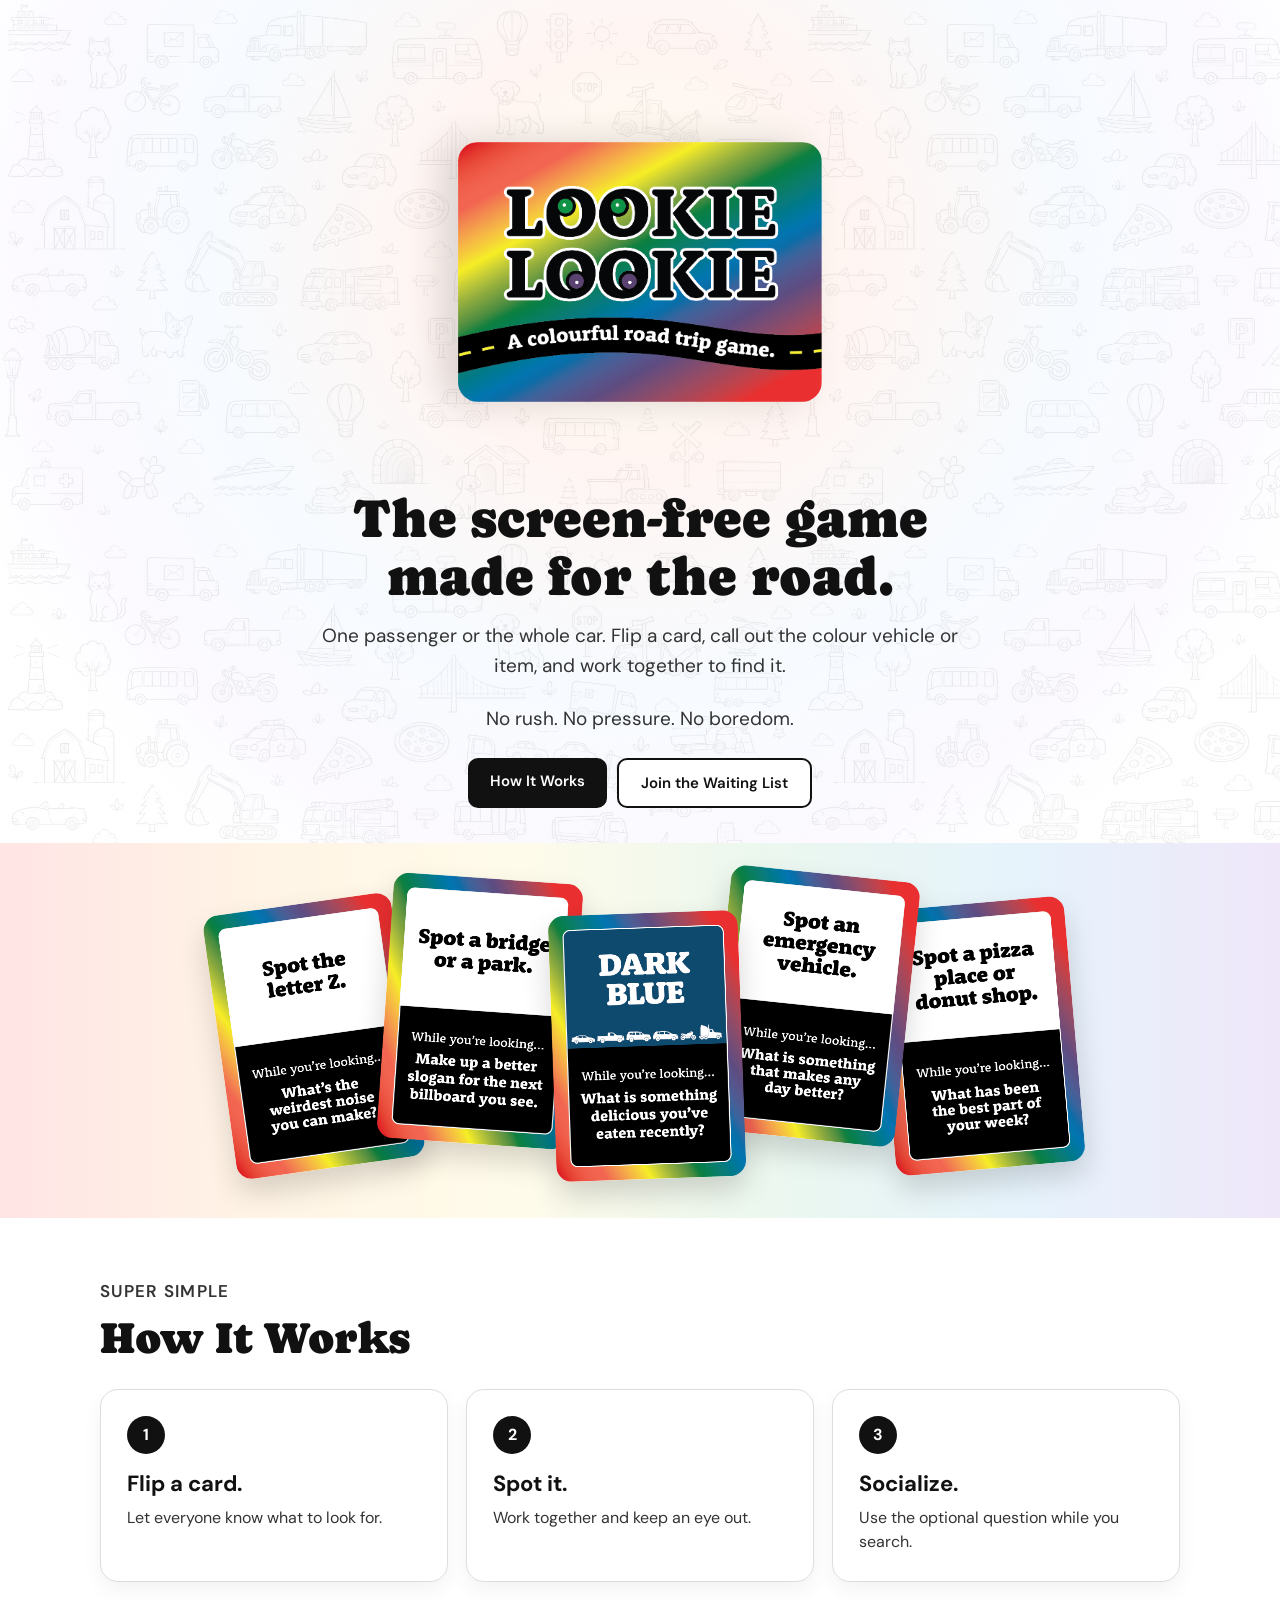
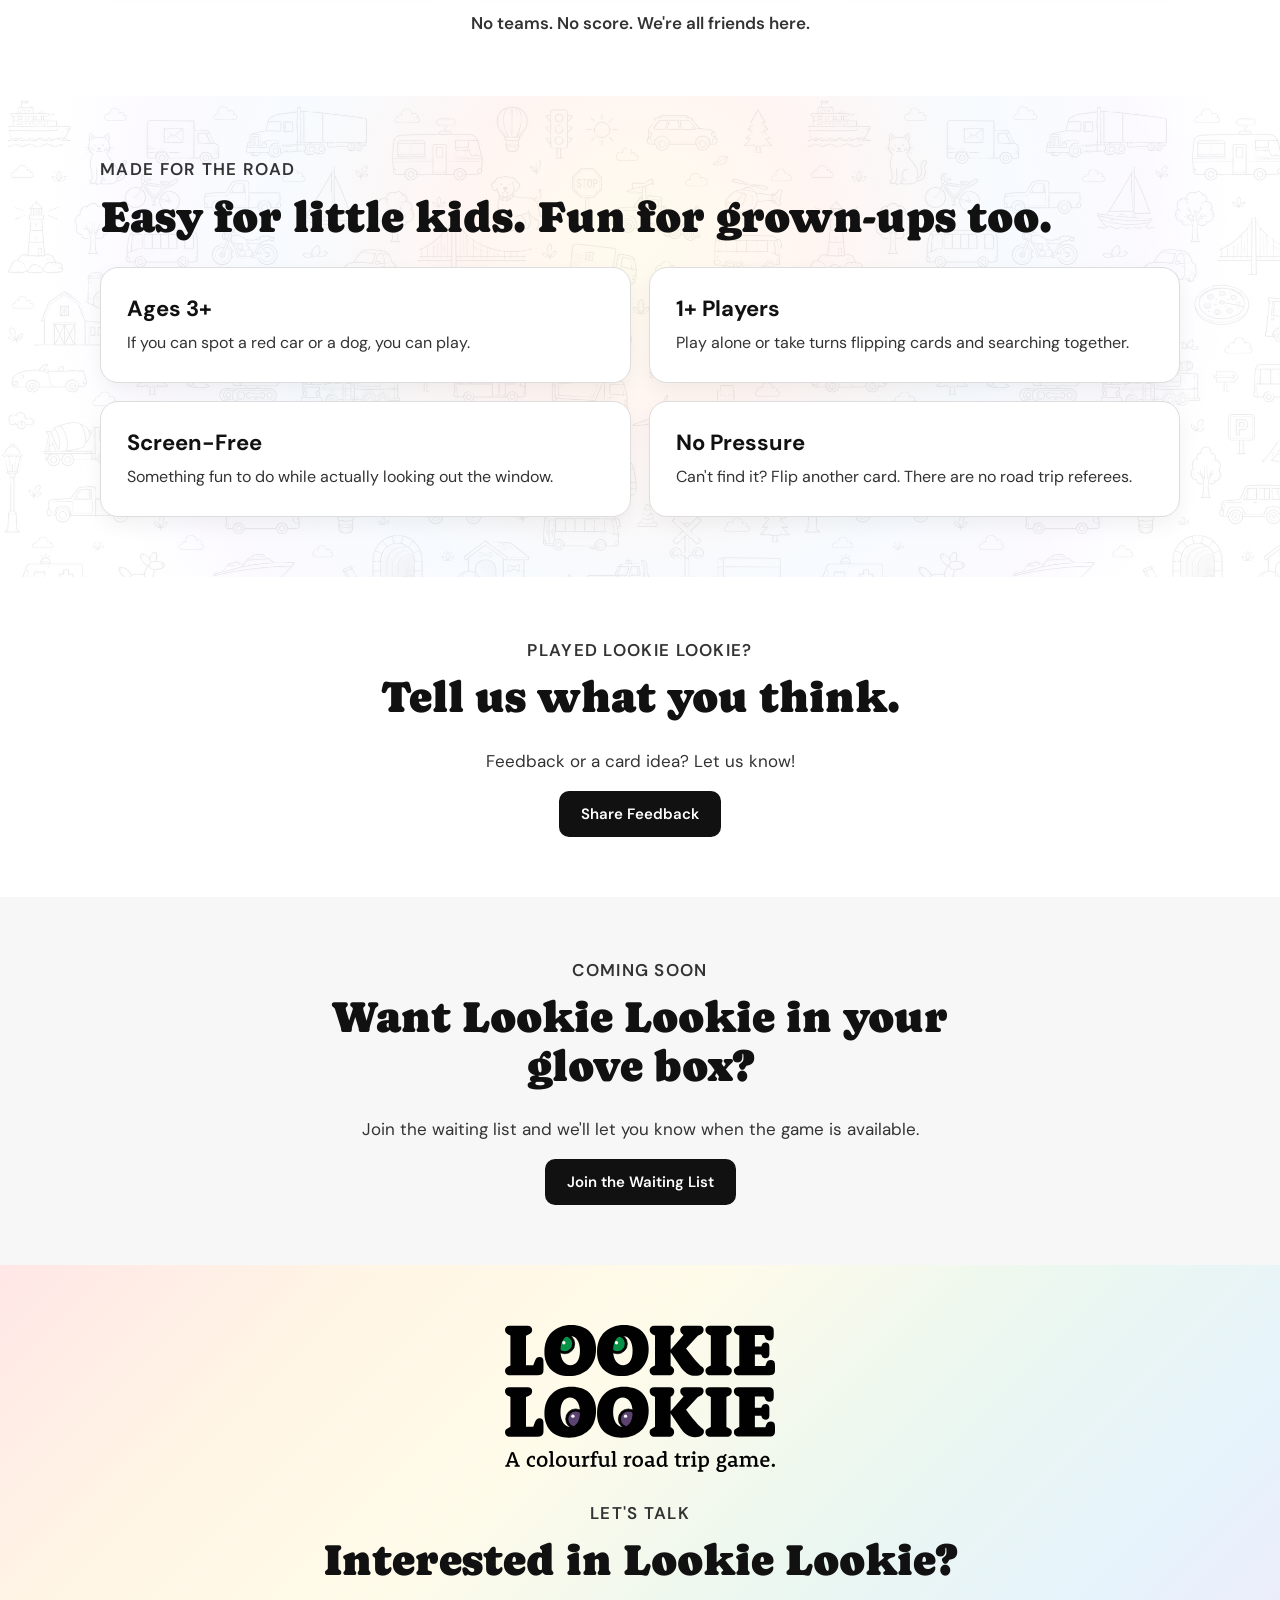
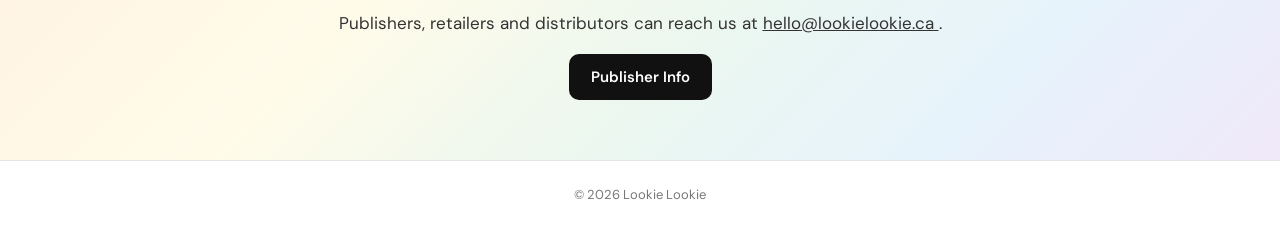
==== commit 4fc13903: "Add publisher info page and link it from the home page Co-Authored-By: Claude Opus 5.5 <noreply@anth" ====
--- a/index.html
+++ b/index.html
@@ -259,6 +259,10 @@
             hello@lookielookie.ca
           </a>.
         </p>
+
+        <a class="button button-dark" href="publishers.html">
+          Publisher Info
+        </a>
 
       </div>
     </section>
